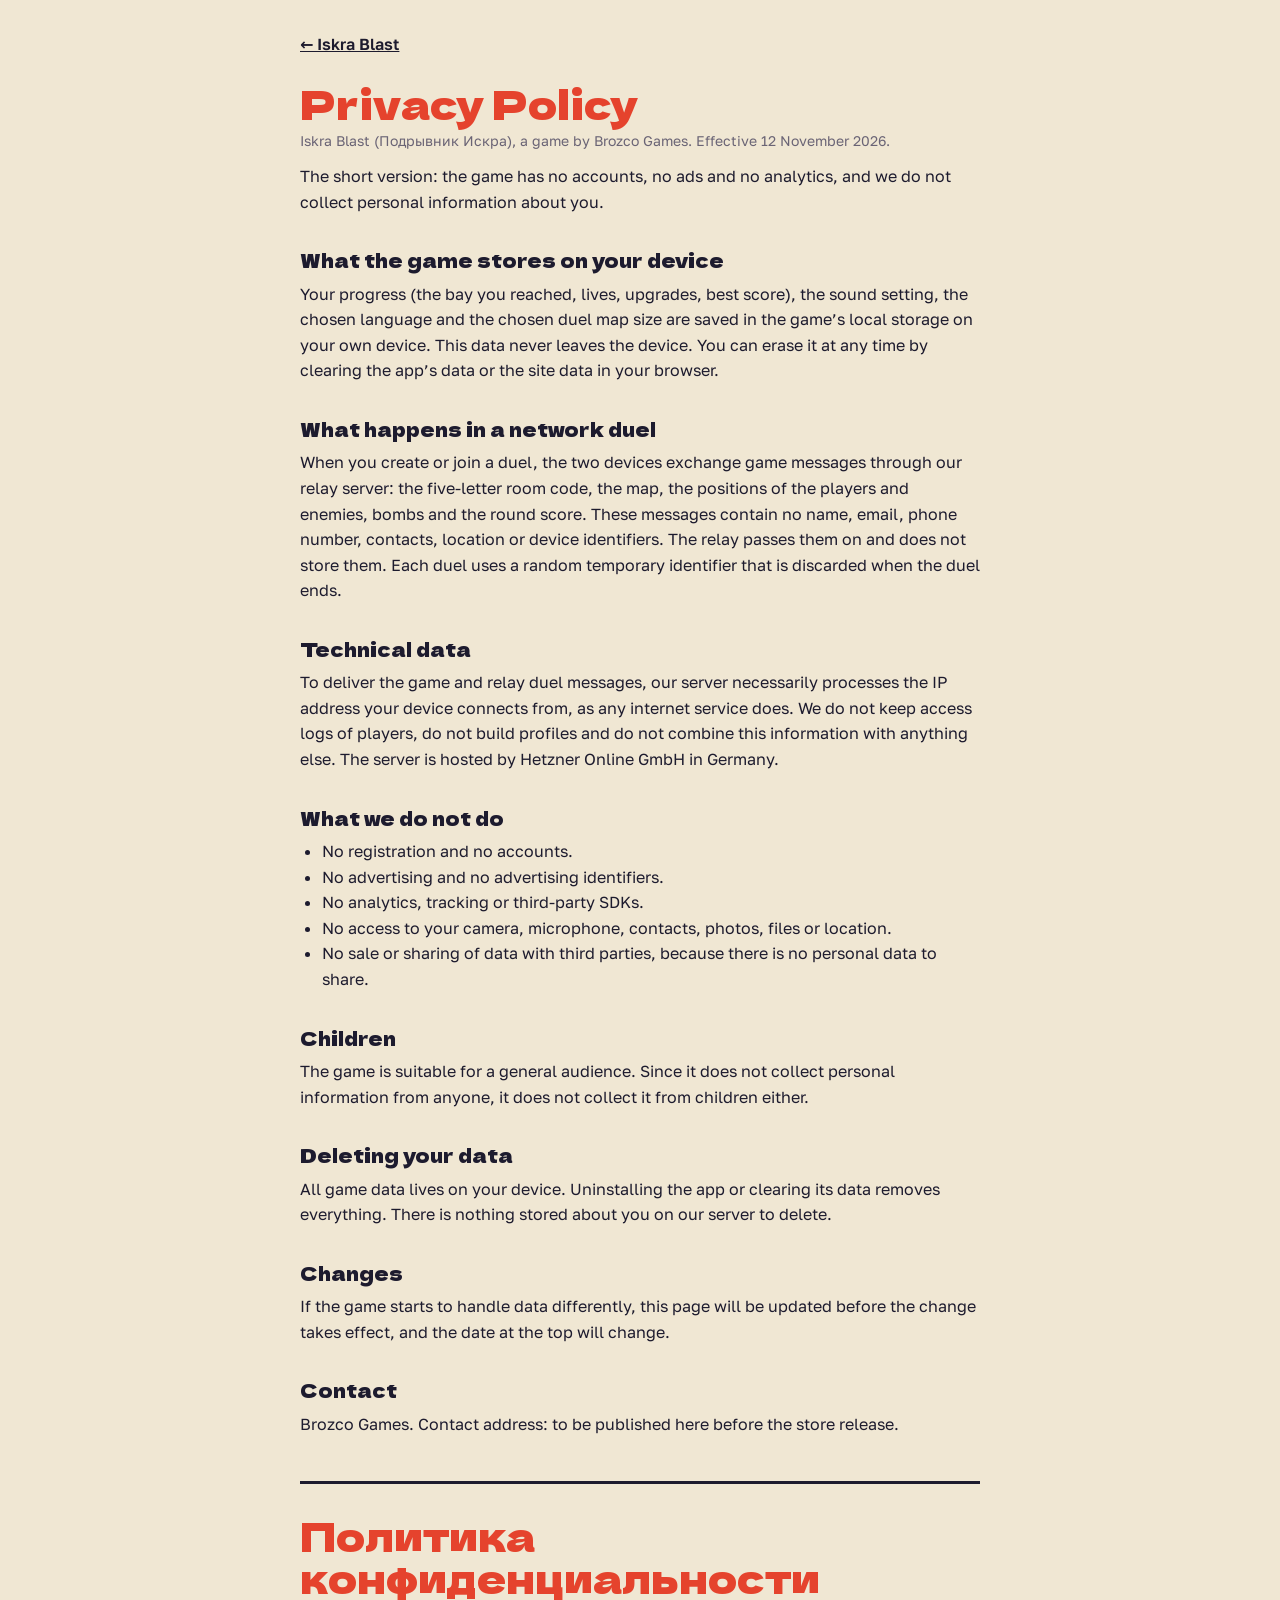
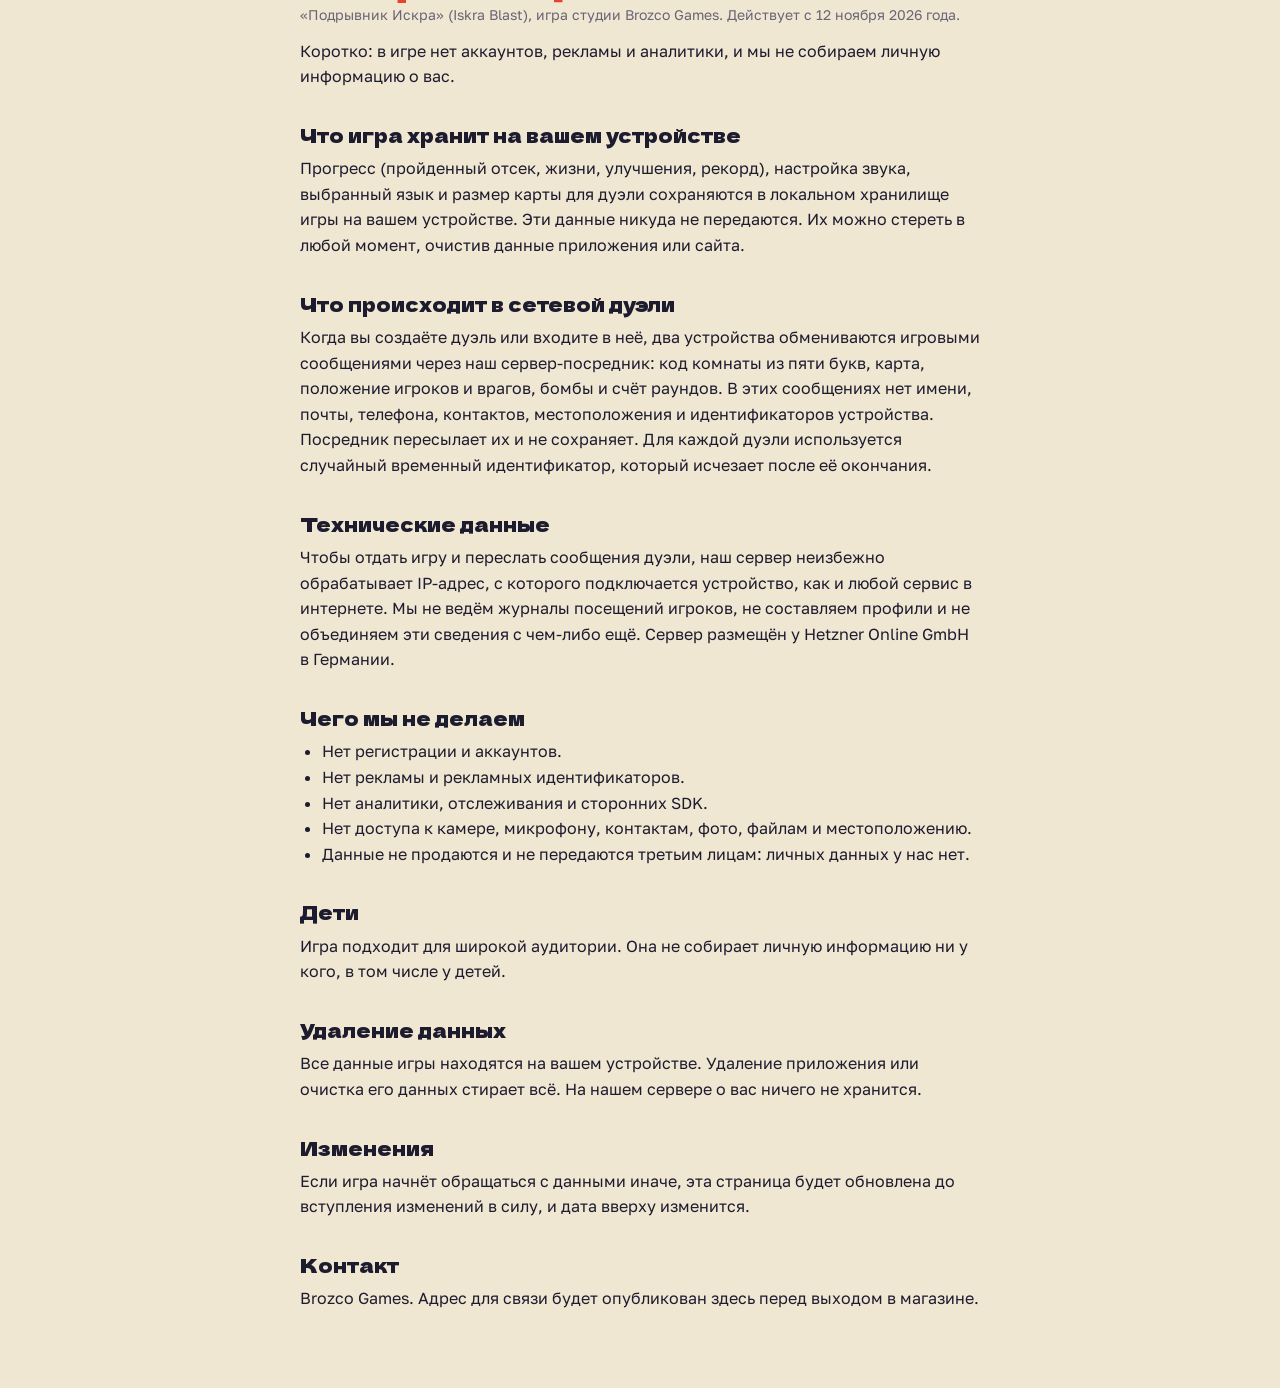
==== privacy.html @ 78e292b0 "Языки, установка как приложение, политика конфиденциальности Английский основной, плюс испанский, ки" ====
<!doctype html>
<html lang="en">
<head>
<meta charset="utf-8">
<meta name="viewport" content="width=device-width, initial-scale=1">
<title>Iskra Blast: Privacy Policy</title>
<link rel="stylesheet" href="fonts/fonts.css">
<link rel="icon" type="image/png" sizes="192x192" href="icons/icon-192.png">
<style>
:root{--paper:#f0e7d3;--ink:#1d1b2e;--red:#e5432d;--muted:#6a6475}
*{box-sizing:border-box}
body{margin:0;background:var(--paper);color:var(--ink);font-family:'Golos Text','Segoe UI',system-ui,sans-serif;font-size:16px;line-height:1.6;padding:32px 16px 64px}
main{max-width:68ch;margin:0 auto}
h1{font-family:'Dela Gothic One','Arial Black',sans-serif;font-weight:400;font-size:clamp(26px,6vw,40px);line-height:1.05;margin:0 0 6px;color:var(--red);text-wrap:balance}
h2{font-family:'Dela Gothic One','Arial Black',sans-serif;font-weight:400;font-size:19px;margin:30px 0 6px}
p,ul{margin:0 0 12px} ul{padding-left:22px}
.meta{color:var(--muted);font-size:14px}
a{color:inherit;font-weight:600}
hr{border:0;border-top:3px solid var(--ink);margin:44px 0 30px}
.back{display:inline-block;margin-bottom:24px}
</style>
</head>
<body>
<main>
<a class="back" href="./">← Iskra Blast</a>

<h1>Privacy Policy</h1>
<p class="meta">Iskra Blast (Подрывник Искра), a game by Brozco Games. Effective 12 November 2026.</p>

<p>The short version: the game has no accounts, no ads and no analytics, and we do not collect personal information about you.</p>

<h2>What the game stores on your device</h2>
<p>Your progress (the bay you reached, lives, upgrades, best score), the sound setting, the chosen language and the chosen duel map size are saved in the game’s local storage on your own device. This data never leaves the device. You can erase it at any time by clearing the app’s data or the site data in your browser.</p>

<h2>What happens in a network duel</h2>
<p>When you create or join a duel, the two devices exchange game messages through our relay server: the five-letter room code, the map, the positions of the players and enemies, bombs and the round score. These messages contain no name, email, phone number, contacts, location or device identifiers. The relay passes them on and does not store them. Each duel uses a random temporary identifier that is discarded when the duel ends.</p>

<h2>Technical data</h2>
<p>To deliver the game and relay duel messages, our server necessarily processes the IP address your device connects from, as any internet service does. We do not keep access logs of players, do not build profiles and do not combine this information with anything else. The server is hosted by Hetzner Online GmbH in Germany.</p>

<h2>What we do not do</h2>
<ul>
<li>No registration and no accounts.</li>
<li>No advertising and no advertising identifiers.</li>
<li>No analytics, tracking or third-party SDKs.</li>
<li>No access to your camera, microphone, contacts, photos, files or location.</li>
<li>No sale or sharing of data with third parties, because there is no personal data to share.</li>
</ul>

<h2>Children</h2>
<p>The game is suitable for a general audience. Since it does not collect personal information from anyone, it does not collect it from children either.</p>

<h2>Deleting your data</h2>
<p>All game data lives on your device. Uninstalling the app or clearing its data removes everything. There is nothing stored about you on our server to delete.</p>

<h2>Changes</h2>
<p>If the game starts to handle data differently, this page will be updated before the change takes effect, and the date at the top will change.</p>

<h2>Contact</h2>
<p id="contact">Brozco Games. Contact address: to be published here before the store release.</p>

<hr>

<h1 lang="ru">Политика конфиденциальности</h1>
<div lang="ru">
<p class="meta">«Подрывник Искра» (Iskra Blast), игра студии Brozco Games. Действует с 12 ноября 2026 года.</p>
<p>Коротко: в игре нет аккаунтов, рекламы и аналитики, и мы не собираем личную информацию о вас.</p>

<h2>Что игра хранит на вашем устройстве</h2>
<p>Прогресс (пройденный отсек, жизни, улучшения, рекорд), настройка звука, выбранный язык и размер карты для дуэли сохраняются в локальном хранилище игры на вашем устройстве. Эти данные никуда не передаются. Их можно стереть в любой момент, очистив данные приложения или сайта.</p>

<h2>Что происходит в сетевой дуэли</h2>
<p>Когда вы создаёте дуэль или входите в неё, два устройства обмениваются игровыми сообщениями через наш сервер-посредник: код комнаты из пяти букв, карта, положение игроков и врагов, бомбы и счёт раундов. В этих сообщениях нет имени, почты, телефона, контактов, местоположения и идентификаторов устройства. Посредник пересылает их и не сохраняет. Для каждой дуэли используется случайный временный идентификатор, который исчезает после её окончания.</p>

<h2>Технические данные</h2>
<p>Чтобы отдать игру и переслать сообщения дуэли, наш сервер неизбежно обрабатывает IP-адрес, с которого подключается устройство, как и любой сервис в интернете. Мы не ведём журналы посещений игроков, не составляем профили и не объединяем эти сведения с чем-либо ещё. Сервер размещён у Hetzner Online GmbH в Германии.</p>

<h2>Чего мы не делаем</h2>
<ul>
<li>Нет регистрации и аккаунтов.</li>
<li>Нет рекламы и рекламных идентификаторов.</li>
<li>Нет аналитики, отслеживания и сторонних SDK.</li>
<li>Нет доступа к камере, микрофону, контактам, фото, файлам и местоположению.</li>
<li>Данные не продаются и не передаются третьим лицам: личных данных у нас нет.</li>
</ul>

<h2>Дети</h2>
<p>Игра подходит для широкой аудитории. Она не собирает личную информацию ни у кого, в том числе у детей.</p>

<h2>Удаление данных</h2>
<p>Все данные игры находятся на вашем устройстве. Удаление приложения или очистка его данных стирает всё. На нашем сервере о вас ничего не хранится.</p>

<h2>Изменения</h2>
<p>Если игра начнёт обращаться с данными иначе, эта страница будет обновлена до вступления изменений в силу, и дата вверху изменится.</p>

<h2>Контакт</h2>
<p>Brozco Games. Адрес для связи будет опубликован здесь перед выходом в магазине.</p>
</div>
</main>
</body>
</html>
---- fonts/fonts.css ----
/* cyrillic */
@font-face {
  font-family: 'Dela Gothic One';
  font-style: normal;
  font-weight: 400;
  font-display: swap;
  src: url(DelaGothicOne-400-cyrillic.woff2) format('woff2');
  unicode-range: U+0301, U+0400-045F, U+0490-0491, U+04B0-04B1, U+2116;
}
/* latin-ext */
@font-face {
  font-family: 'Dela Gothic One';
  font-style: normal;
  font-weight: 400;
  font-display: swap;
  src: url(DelaGothicOne-400-latin-ext.woff2) format('woff2');
  unicode-range: U+0100-02BA, U+02BD-02C5, U+02C7-02CC, U+02CE-02D7, U+02DD-02FF, U+0304, U+0308, U+0329, U+1D00-1DBF, U+1E00-1E9F, U+1EF2-1EFF, U+2020, U+20A0-20AB, U+20AD-20C4, U+2113, U+2C60-2C7F, U+A720-A7FF;
}
/* latin */
@font-face {
  font-family: 'Dela Gothic One';
  font-style: normal;
  font-weight: 400;
  font-display: swap;
  src: url(DelaGothicOne-400-latin.woff2) format('woff2');
  unicode-range: U+0000-00FF, U+0131, U+0152-0153, U+02BB-02BC, U+02C6, U+02DA, U+02DC, U+0304, U+0308, U+0329, U+2000-206F, U+20AC, U+2122, U+2191, U+2193, U+2212, U+2215, U+FEFF, U+FFFD;
}
/* cyrillic-ext */
@font-face {
  font-family: 'Golos Text';
  font-style: normal;
  font-weight: 400;
  font-display: swap;
  src: url(GolosText-400-cyrillic-ext.woff2) format('woff2');
  unicode-range: U+0460-052F, U+1C80-1C8A, U+20B4, U+2DE0-2DFF, U+A640-A69F, U+FE2E-FE2F;
}
/* cyrillic */
@font-face {
  font-family: 'Golos Text';
  font-style: normal;
  font-weight: 400;
  font-display: swap;
  src: url(GolosText-400-cyrillic.woff2) format('woff2');
  unicode-range: U+0301, U+0400-045F, U+0490-0491, U+04B0-04B1, U+2116;
}
/* latin-ext */
@font-face {
  font-family: 'Golos Text';
  font-style: normal;
  font-weight: 400;
  font-display: swap;
  src: url(GolosText-400-latin-ext.woff2) format('woff2');
  unicode-range: U+0100-02BA, U+02BD-02C5, U+02C7-02CC, U+02CE-02D7, U+02DD-02FF, U+0304, U+0308, U+0329, U+1D00-1DBF, U+1E00-1E9F, U+1EF2-1EFF, U+2020, U+20A0-20AB, U+20AD-20C4, U+2113, U+2C60-2C7F, U+A720-A7FF;
}
/* latin */
@font-face {
  font-family: 'Golos Text';
  font-style: normal;
  font-weight: 400;
  font-display: swap;
  src: url(GolosText-400-latin.woff2) format('woff2');
  unicode-range: U+0000-00FF, U+0131, U+0152-0153, U+02BB-02BC, U+02C6, U+02DA, U+02DC, U+0304, U+0308, U+0329, U+2000-206F, U+20AC, U+2122, U+2191, U+2193, U+2212, U+2215, U+FEFF, U+FFFD;
}
/* cyrillic-ext */
@font-face {
  font-family: 'Golos Text';
  font-style: normal;
  font-weight: 600;
  font-display: swap;
  src: url(GolosText-600-cyrillic-ext.woff2) format('woff2');
  unicode-range: U+0460-052F, U+1C80-1C8A, U+20B4, U+2DE0-2DFF, U+A640-A69F, U+FE2E-FE2F;
}
/* cyrillic */
@font-face {
  font-family: 'Golos Text';
  font-style: normal;
  font-weight: 600;
  font-display: swap;
  src: url(GolosText-600-cyrillic.woff2) format('woff2');
  unicode-range: U+0301, U+0400-045F, U+0490-0491, U+04B0-04B1, U+2116;
}
/* latin-ext */
@font-face {
  font-family: 'Golos Text';
  font-style: normal;
  font-weight: 600;
  font-display: swap;
  src: url(GolosText-600-latin-ext.woff2) format('woff2');
  unicode-range: U+0100-02BA, U+02BD-02C5, U+02C7-02CC, U+02CE-02D7, U+02DD-02FF, U+0304, U+0308, U+0329, U+1D00-1DBF, U+1E00-1E9F, U+1EF2-1EFF, U+2020, U+20A0-20AB, U+20AD-20C4, U+2113, U+2C60-2C7F, U+A720-A7FF;
}
/* latin */
@font-face {
  font-family: 'Golos Text';
  font-style: normal;
  font-weight: 600;
  font-display: swap;
  src: url(GolosText-600-latin.woff2) format('woff2');
  unicode-range: U+0000-00FF, U+0131, U+0152-0153, U+02BB-02BC, U+02C6, U+02DA, U+02DC, U+0304, U+0308, U+0329, U+2000-206F, U+20AC, U+2122, U+2191, U+2193, U+2212, U+2215, U+FEFF, U+FFFD;
}
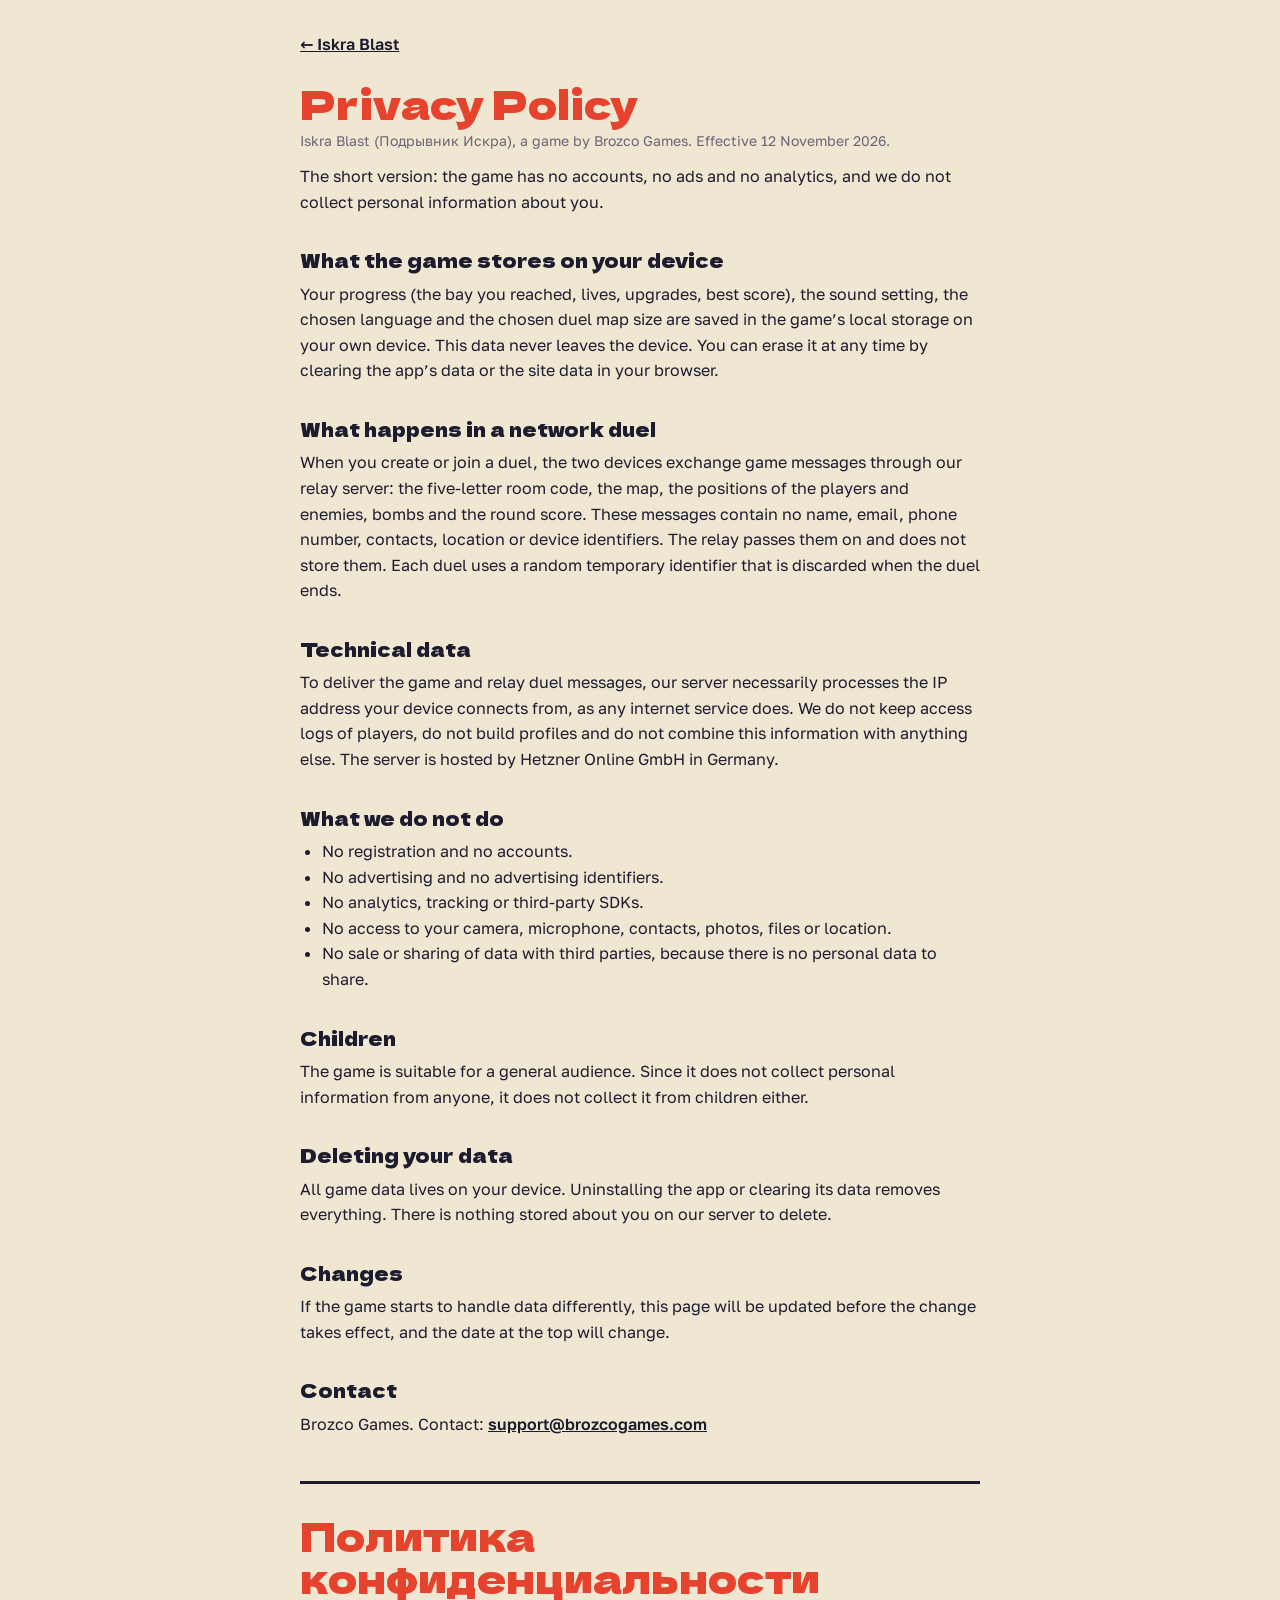
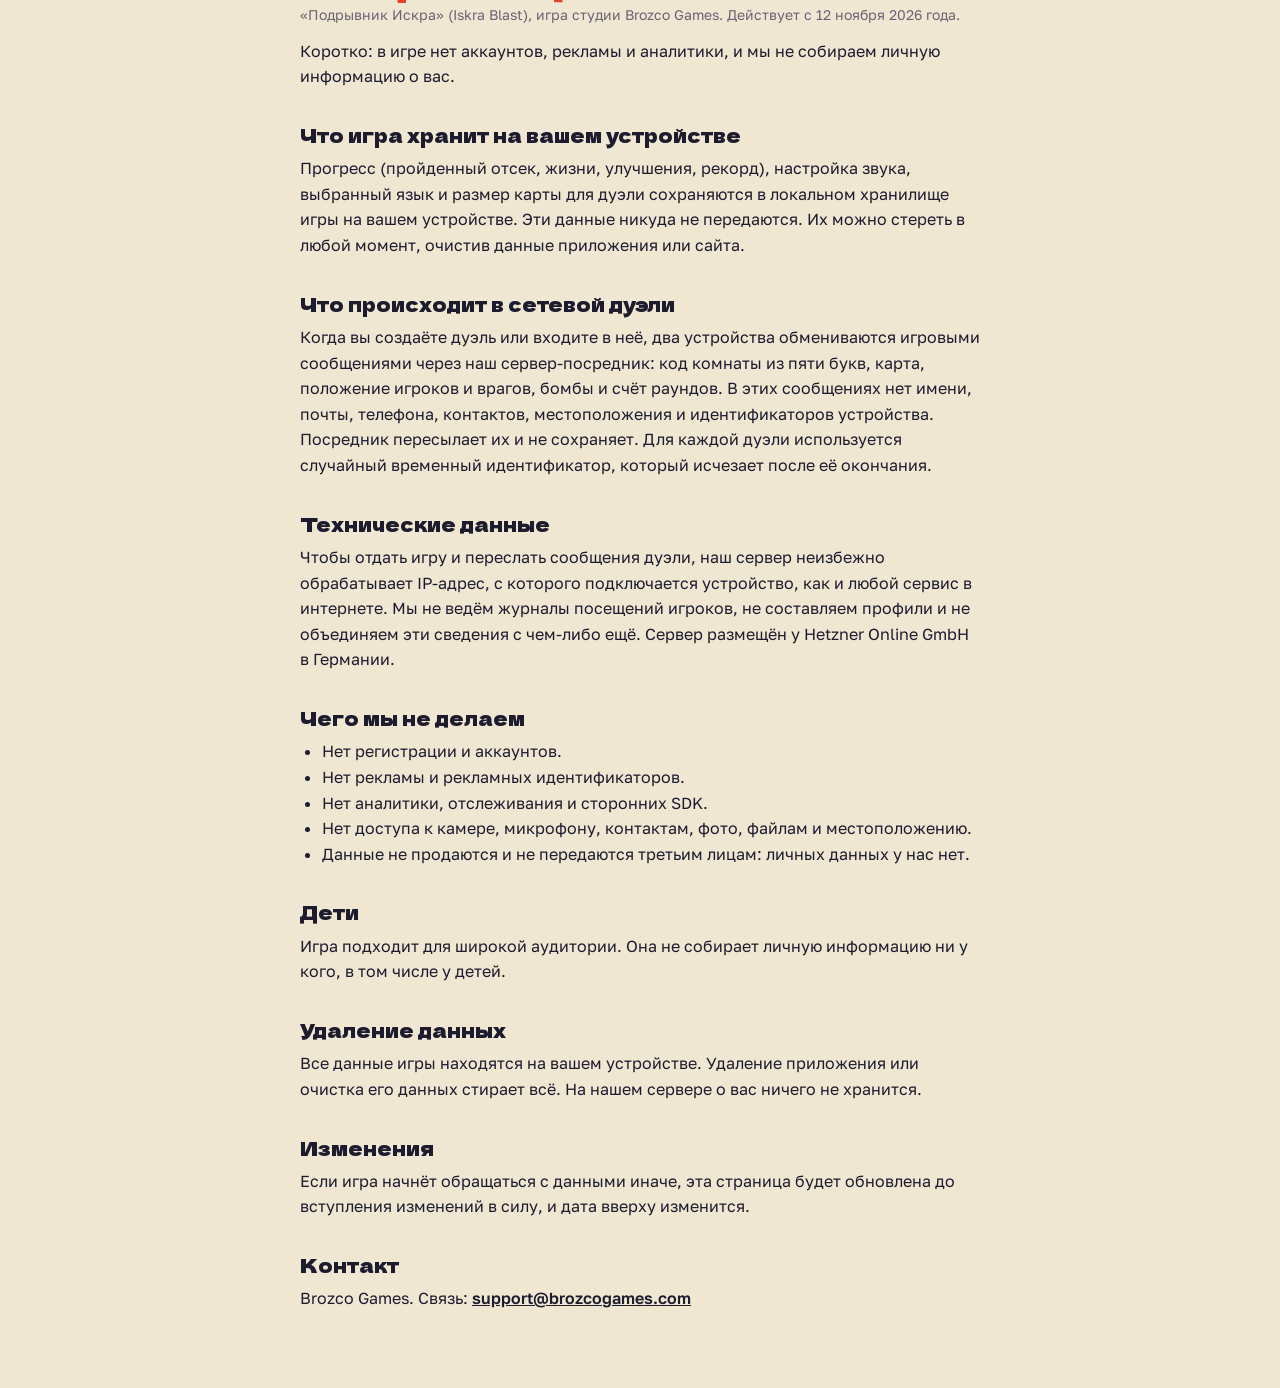
==== commit 35157753: "Privacy policy: add the studio contact address Co-Authored-By: Claude Fable 5.2 <noreply@anthropic.c" ====
--- a/privacy.html
+++ b/privacy.html
@@ -57,7 +57,7 @@
 <p>If the game starts to handle data differently, this page will be updated before the change takes effect, and the date at the top will change.</p>
 
 <h2>Contact</h2>
-<p id="contact">Brozco Games. Contact address: to be published here before the store release.</p>
+<p id="contact">Brozco Games. Contact: <a href="mailto:support@brozcogames.com">support@brozcogames.com</a></p>
 
 <hr>
 
@@ -94,7 +94,7 @@
 <p>Если игра начнёт обращаться с данными иначе, эта страница будет обновлена до вступления изменений в силу, и дата вверху изменится.</p>
 
 <h2>Контакт</h2>
-<p>Brozco Games. Адрес для связи будет опубликован здесь перед выходом в магазине.</p>
+<p>Brozco Games. Связь: <a href="mailto:support@brozcogames.com">support@brozcogames.com</a></p>
 </div>
 </main>
 </body>
